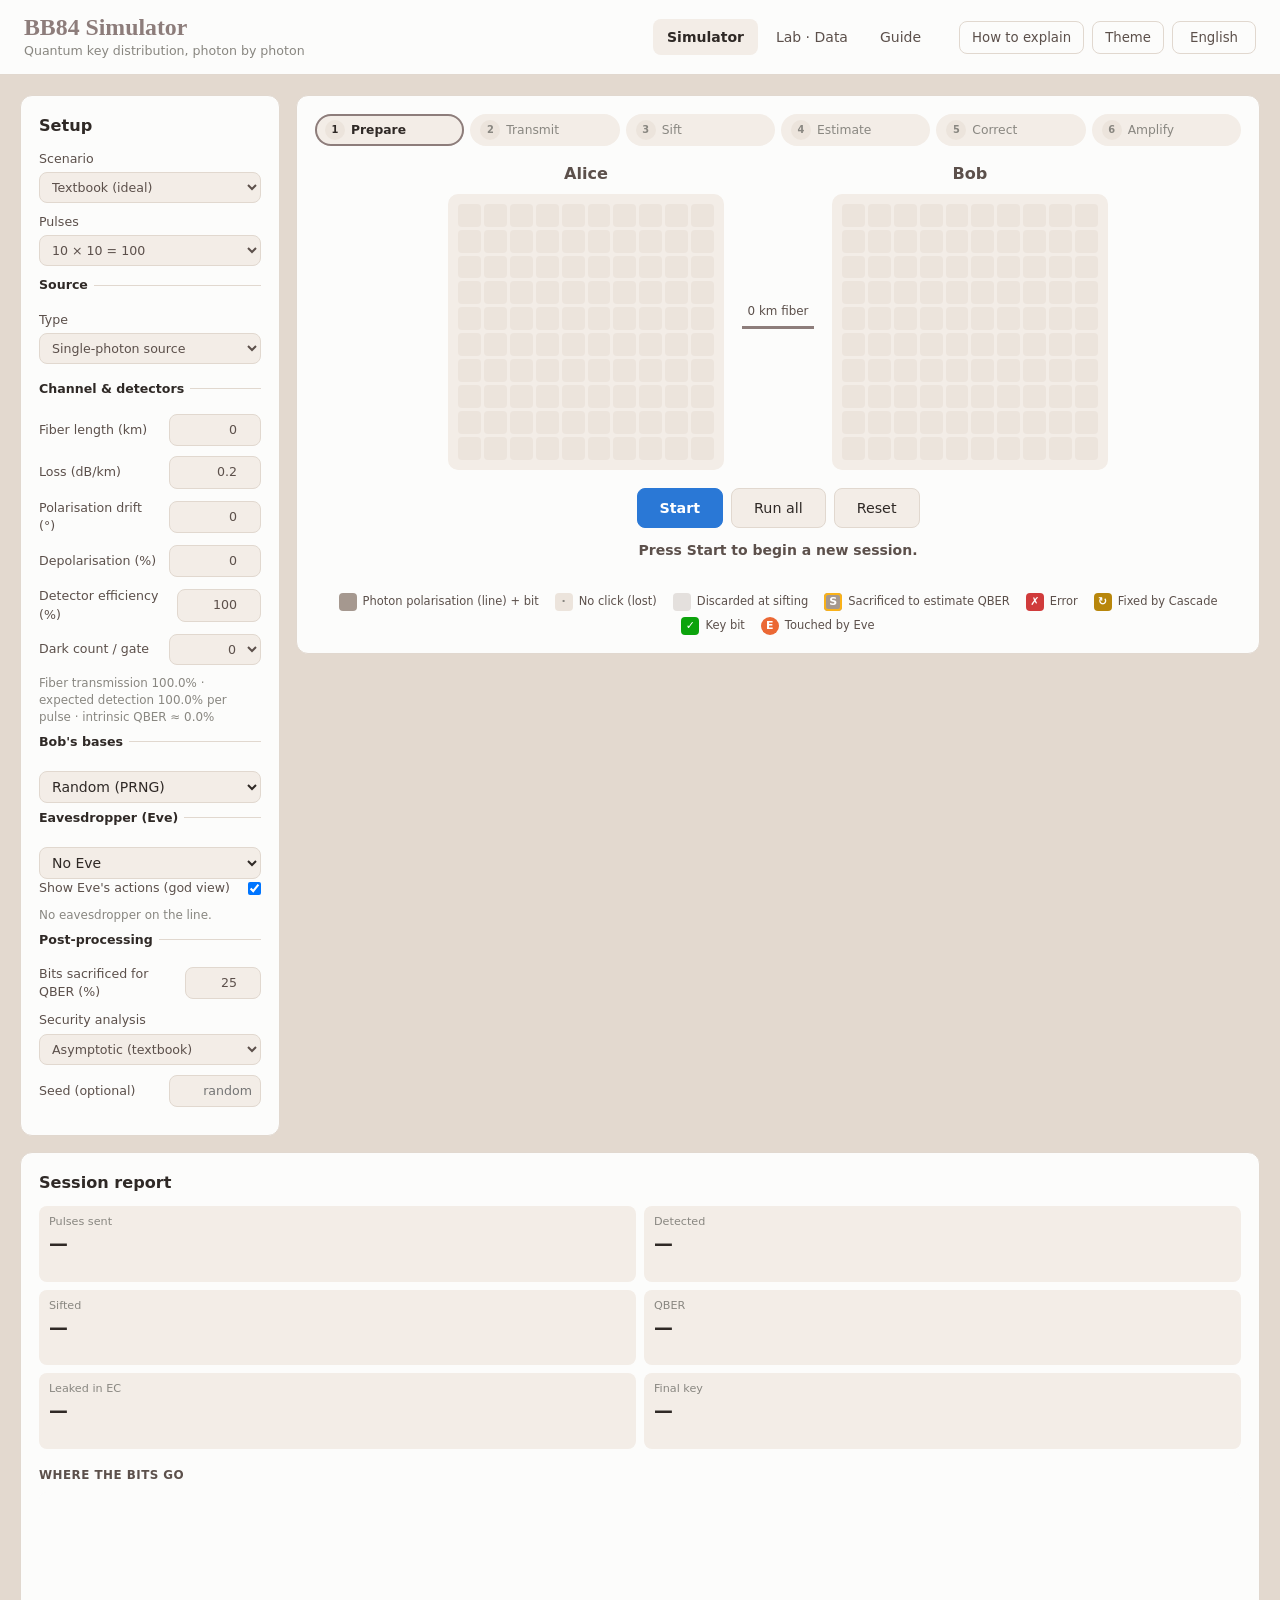
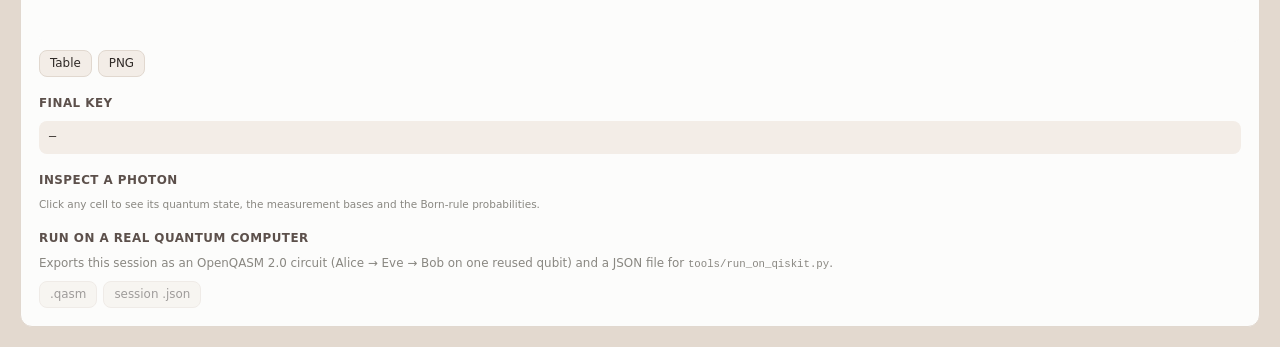
==== index.html @ d8e617f8 "Add files via upload" ====
<!DOCTYPE html>
<html lang="en">
<head>
    <meta charset="UTF-8">
    <meta name="viewport" content="width=device-width, initial-scale=1.0">
    <title>BB84 Simulator</title>
    <link rel="stylesheet" href="css/style.css">
</head>
<body>
    <header class="topbar">
        <div class="brand">
            <h1>BB84 Simulator</h1>
            <span class="brand-sub" data-i18n>Quantum key distribution, photon by photon</span>
        </div>
        <nav class="tabs" role="tablist">
            <button role="tab" class="tab" aria-selected="true" data-tab="sim" data-i18n>Simulator</button>
            <button role="tab" class="tab" aria-selected="false" data-tab="lab" data-i18n>Lab · Data</button>
            <button role="tab" class="tab" aria-selected="false" data-tab="guide" data-i18n>Guide</button>
        </nav>
        <div class="top-actions">
            <a class="ghost-btn" href="explainer.html" target="_blank" rel="noopener" data-i18n>How to explain</a>
            <button id="theme-btn" class="ghost-btn" data-i18n-title="Toggle light / dark" title="Toggle light / dark" data-i18n>Theme</button>
            <button id="lang-btn" class="ghost-btn" data-i18n-title="Switch language" title="Switch language">English</button>
        </div>
    </header>

    <main>
        <!-- ================= SIMULATOR ================= -->
        <section id="tab-sim" class="tab-panel" role="tabpanel">
            <aside class="card setup">
                <h2 data-i18n>Setup</h2>
                <label><span data-i18n>Scenario</span>
                    <select id="preset">
                        <option value="textbook" data-i18n>Textbook (ideal)</option>
                        <option value="lab" data-i18n>Lab bench · 1 km, laser source</option>
                        <option value="metro" data-i18n>Metro fiber · 25 km</option>
                        <option value="noisy" data-i18n>Noisy channel · 5 km</option>
                        <option value="custom" data-i18n>Custom</option>
                    </select>
                </label>
                <label><span data-i18n>Pulses</span>
                    <select id="grid-size">
                        <option value="6">6 × 6 = 36</option>
                        <option value="8">8 × 8 = 64</option>
                        <option value="10" selected>10 × 10 = 100</option>
                        <option value="12">12 × 12 = 144</option>
                        <option value="16">16 × 16 = 256</option>
                        <option value="20">20 × 20 = 400</option>
                    </select>
                </label>

                <fieldset>
                    <legend data-i18n>Source</legend>
                    <label><span data-i18n>Type</span>
                        <select id="source">
                            <option value="single" data-i18n>Single-photon source</option>
                            <option value="wcp" data-i18n>Attenuated laser (weak coherent)</option>
                        </select>
                    </label>
                    <label class="row" id="mu-row"><span data-i18n>Mean photons μ</span> <input id="mu" type="number" min="0.05" max="1.5" step="0.05" value="0.5"></label>
                </fieldset>

                <fieldset>
                    <legend data-i18n>Channel &amp; detectors</legend>
                    <label class="row"><span data-i18n>Fiber length (km)</span> <input id="distance" type="number" min="0" max="200" step="1" value="0"></label>
                    <label class="row"><span data-i18n>Loss (dB/km)</span> <input id="alpha" type="number" min="0" max="1" step="0.01" value="0.2"></label>
                    <label class="row"><span data-i18n>Polarisation drift (°)</span> <input id="misalign" type="number" min="0" max="45" step="0.5" value="0"></label>
                    <label class="row"><span data-i18n>Depolarisation (%)</span> <input id="depol" type="number" min="0" max="50" step="0.5" value="0"></label>
                    <label class="row"><span data-i18n>Detector efficiency (%)</span> <input id="etaDet" type="number" min="1" max="100" step="1" value="100"></label>
                    <label class="row"><span data-i18n>Dark count / gate</span>
                        <select id="pDark">
                            <option value="0">0</option>
                            <option value="1e-7">10⁻⁷</option>
                            <option value="1e-6">10⁻⁶</option>
                            <option value="1e-5">10⁻⁵</option>
                            <option value="1e-3">10⁻³</option>
                        </select>
                    </label>
                    <p class="hint" id="channel-hint"></p>
                </fieldset>

                <fieldset>
                    <legend data-i18n>Bob's bases</legend>
                    <select id="bob-mode">
                        <option value="random" data-i18n>Random (PRNG)</option>
                        <option value="manual" data-i18n>Manual — click cells</option>
                        <option value="signature" data-i18n>Signature — draw a pattern</option>
                    </select>
                </fieldset>

                <fieldset>
                    <legend data-i18n>Eavesdropper (Eve)</legend>
                    <select id="eve-mode">
                        <option value="none" data-i18n>No Eve</option>
                        <option value="intercept" data-i18n>Intercept–resend</option>
                        <option value="pns" data-i18n>Photon-number splitting (PNS)</option>
                        <option value="pattern" data-i18n>Knows Bob's basis pattern</option>
                    </select>
                    <label class="row" id="fraction-row"><span data-i18n>Pulses attacked (%)</span> <input id="eve-fraction" type="number" min="0" max="100" step="5" value="100"></label>
                    <p class="hint" id="eve-hint"></p>
                </fieldset>

                <fieldset>
                    <legend data-i18n>Post-processing</legend>
                    <label class="row"><span data-i18n>Bits sacrificed for QBER (%)</span> <input id="sample-frac" type="number" min="5" max="60" step="5" value="25"></label>
                    <label><span data-i18n>Security analysis</span>
                        <select id="security">
                            <option value="asymptotic" data-i18n>Asymptotic (textbook)</option>
                            <option value="finite" data-i18n>Finite-key (ε = 10⁻¹⁰)</option>
                        </select>
                    </label>
                    <label class="row"><span data-i18n>Seed (optional)</span> <input id="seed" type="text" placeholder="random" data-i18n-placeholder="random"></label>
                </fieldset>
            </aside>

            <div class="card stage">
                <ol class="stepper" id="stepper">
                    <li data-step="1"><span>1</span><i data-i18n>Prepare</i></li>
                    <li data-step="2"><span>2</span><i data-i18n>Transmit</i></li>
                    <li data-step="3"><span>3</span><i data-i18n>Sift</i></li>
                    <li data-step="4"><span>4</span><i data-i18n>Estimate</i></li>
                    <li data-step="5"><span>5</span><i data-i18n>Correct</i></li>
                    <li data-step="6"><span>6</span><i data-i18n>Amplify</i></li>
                </ol>

                <div class="arena">
                    <div class="party">
                        <h3>Alice</h3>
                        <div class="grid" id="alice-grid"></div>
                    </div>
                    <div class="channel">
                        <div class="fiber" id="fiber-label">0 km</div>
                        <div class="eve-badge" id="eve-badge" hidden>Eve</div>
                    </div>
                    <div class="party">
                        <h3>Bob</h3>
                        <div class="grid-wrap" id="bob-wrap">
                            <div class="grid" id="bob-grid"></div>
                        </div>
                        <div class="bob-tools" id="bob-tools" hidden>
                            <button data-fill="0" data-i18n>Fill +</button>
                            <button data-fill="1" data-i18n>Fill ×</button>
                            <button data-fill="rand" data-i18n>Random</button>
                            <button data-fill="clear" data-i18n>Clear</button>
                            <button id="draw-btn" class="accent" data-i18n>Draw signature</button>
                            <button id="apply-sig" class="accent" hidden data-i18n>Apply</button>
                        </div>
                    </div>
                </div>

                <div class="controls">
                    <button id="btn-step" class="primary">Start</button>
                    <button id="btn-run" data-i18n>Run all</button>
                    <button id="btn-reset" data-i18n>Reset</button>
                </div>
                <div class="status" id="status" aria-live="polite" data-i18n>Choose a scenario, then press Start.</div>
                <div class="banner" id="banner" hidden></div>

                <ul class="cell-legend">
                    <li><span class="sw sw-prep"></span><i data-i18n>Photon polarisation (line) + bit</i></li>
                    <li><span class="sw sw-lost">·</span><i data-i18n>No click (lost)</i></li>
                    <li><span class="sw sw-out"></span><i data-i18n>Discarded at sifting</i></li>
                    <li><span class="sw sw-sample">S</span><i data-i18n>Sacrificed to estimate QBER</i></li>
                    <li><span class="sw sw-err">✗</span><i data-i18n>Error</i></li>
                    <li><span class="sw sw-fix">↻</span><i data-i18n>Fixed by Cascade</i></li>
                    <li><span class="sw sw-key">✓</span><i data-i18n>Key bit</i></li>
                    <li><span class="sw sw-eve">E</span><i data-i18n>Touched by Eve</i></li>
                </ul>
            </div>

            <aside class="card report">
                <h2 data-i18n>Session report</h2>
                <div class="tiles" id="tiles"></div>
                <h3 class="sub" data-i18n>Where the bits go</h3>
                <div id="funnel"></div>
                <div class="chart-actions" id="funnel-actions">
                    <button data-act="table" data-i18n>Table</button>
                    <button data-act="png">PNG</button>
                </div>
                <h3 class="sub" data-i18n>Final key</h3>
                <div class="key-out" id="key-out">—</div>
                <div class="eve-out" id="eve-out"></div>

                <h3 class="sub" data-i18n>Inspect a photon</h3>
                <div id="inspector" class="inspector"></div>

                <h3 class="sub" data-i18n>Run on a real quantum computer</h3>
                <p class="hint" data-i18n>Exports this session as an OpenQASM 2.0 circuit (Alice → Eve → Bob on one reused qubit) and a JSON file for <code>tools/run_on_qiskit.py</code>.</p>
                <div class="chart-actions">
                    <button id="export-qasm" disabled>.qasm</button>
                    <button id="export-json" disabled>session .json</button>
                </div>
            </aside>
        </section>

        <!-- ================= LAB ================= -->
        <section id="tab-lab" class="tab-panel" role="tabpanel" hidden>
            <div class="lab-filters">
                <label><span data-i18n>Hardware model</span>
                    <select id="lab-hw">
                        <option value="gys" data-i18n>GYS 2004 (InGaAs APD, 1550 nm)</option>
                        <option value="snspd" data-i18n>Modern SNSPD system (illustrative)</option>
                    </select>
                </label>
                <label><span data-i18n>Seed</span> <input id="lab-seed" type="text" value="poster-2026"></label>
                <button id="lab-run-all" class="primary" data-i18n>Run all simulations</button>
                <button id="lab-export-all" data-i18n>Download all figures (PNG)</button>
                <span class="hint" id="lab-progress"></span>
            </div>
            <div class="lab-grid" id="lab-grid"></div>
        </section>

        <!-- ================= GUIDE ================= -->
        <section id="tab-guide" class="tab-panel guide" role="tabpanel" hidden>
            <article class="card prose lang-en">
                <h2>What BB84 does</h2>
                <p>Alice and Bob want a shared secret key. Alice encodes each random bit in the polarisation of a photon, choosing at random between the rectilinear basis <b>+</b> (H = 0, V = 1) and the diagonal basis <b>×</b> (D = 0, A = 1). Bob measures each photon in a randomly chosen basis. Afterwards they announce only the <em>bases</em> over a public, authenticated channel and keep the bits where the bases agree. Because non-orthogonal states cannot be copied (no-cloning) or measured without disturbance, any eavesdropper leaves errors behind.</p>

                <h2>The six steps in the simulator</h2>
                <ol>
                    <li><b>Prepare</b> — Alice picks a basis and bit for every pulse. A real attenuated laser emits a Poisson number of photons (often zero, sometimes two or more).</li>
                    <li><b>Transmit &amp; measure</b> — photons cross the fiber (loss 10<sup>−αL/10</sup>), the polarisation may drift or depolarise, Eve may interfere, and Bob's detectors click according to the Born rule, their efficiency and their dark counts.</li>
                    <li><b>Sift</b> — bases are announced; pulses with no click or different bases are discarded (≈ 50 %).</li>
                    <li><b>Estimate</b> — a random sample of sifted bits is revealed to measure the quantum bit error rate (QBER). Above ≈ 11 % no secure key is possible, so the session aborts.</li>
                    <li><b>Error correction</b> — the Cascade protocol finds and fixes the remaining errors with binary-search parity checks. Every revealed parity counts as information leaked to Eve.</li>
                    <li><b>Privacy amplification</b> — the corrected key is compressed with a random Toeplitz matrix (2-universal hashing) to ℓ bits, removing Eve's partial knowledge.</li>
                </ol>

                <h2>How the physics is simulated</h2>
                <ul>
                    <li><b>State vectors.</b> Each photon is the qubit cos φ|H⟩ + sin φ|V⟩. Measurement outcomes follow the Born rule P(0) = cos²(φ − β) and the state collapses. The four BB84 states, polarisation drift and Pauli errors all stay on this great circle of the Bloch sphere, so tracking φ is an exact state-vector simulation.</li>
                    <li><b>Source.</b> Single-photon source, or weak coherent pulses with Poisson photon numbers (mean μ). The Lab adds decoy intensities.</li>
                    <li><b>Channel.</b> Each photon survives the fiber independently; a fixed polarisation rotation θ gives an error sin²θ; depolarisation applies a random Pauli X, Y or Z.</li>
                    <li><b>Detectors.</b> Two threshold detectors with efficiency η and dark-count probability per gate. Double clicks are assigned a random bit (the squashing model).</li>
                    <li><b>Eve.</b> <em>Intercept–resend</em> measures in a random basis and resends what she saw (QBER 25 % on attacked pulses). <em>PNS</em> keeps one photon from every multi-photon pulse, blocks single photons and uses a lossless line so Bob's count rate looks normal — she adds no errors. <em>Knows Bob's pattern</em> shows why Bob's bases must be truly random: if they are predictable, Eve measures in Bob's basis and is invisible.</li>
                    <li><b>Eve's information after hashing</b> is computed exactly over GF(2): the rank of the final-key hash rows relative to the bits she knows plus every parity revealed by Cascade.</li>
                </ul>

                <h2>Security numbers used</h2>
                <ul>
                    <li>Asymptotic key length ℓ = n[1 − h(Q)] − leak<sub>EC</sub> (Shor–Preskill), threshold Q ≈ 11.0 %.</li>
                    <li>Finite-key length ℓ = n[1 − h(Q + μ)] − leak<sub>EC</sub> − log₂(2/ε<sub>sec</sub>²ε<sub>cor</sub>), after Tomamichel et al. 2012, with ε<sub>sec</sub> = 10⁻¹⁰ and ε<sub>cor</sub> = 10⁻¹².</li>
                    <li>Decoy-state bounds (vacuum + weak decoy) from Ma, Qi, Zhao &amp; Lo 2005; GLLP for the no-decoy case.</li>
                </ul>

                <h2>Simplifications to state honestly</h2>
                <ul>
                    <li>The classical channel is assumed authenticated; authentication costs are not deducted.</li>
                    <li>Phase error is estimated from the overall sampled QBER (symmetric BB84).</li>
                    <li>With a laser source the Simulator tab still applies the single-photon formula, which Shor–Preskill does not cover — this is what makes the PNS attack succeed there. The Lab shows the decoy-state fix.</li>
                    <li>Detector side-channel attacks (blinding, time-shift) are out of scope; they are what measurement-device-independent QKD addresses.</li>
                    <li>Coherent attacks are covered by the security bounds, not simulated photon by photon.</li>
                </ul>

                <h2>References</h2>
                <ol class="refs">
                    <li>C. H. Bennett &amp; G. Brassard, “Quantum cryptography: public key distribution and coin tossing,” Proc. IEEE ICCSSP, 175 (1984).</li>
                    <li>P. W. Shor &amp; J. Preskill, “Simple proof of security of the BB84 quantum key distribution protocol,” Phys. Rev. Lett. 85, 441 (2000).</li>
                    <li>G. Brassard &amp; L. Salvail, “Secret-key reconciliation by public discussion,” EUROCRYPT ’93, LNCS 765, 410 (1994).</li>
                    <li>C. A. Fuchs et al., “Optimal eavesdropping in quantum cryptography,” Phys. Rev. A 56, 1163 (1997).</li>
                    <li>D. Gottesman, H.-K. Lo, N. Lütkenhaus &amp; J. Preskill, “Security of quantum key distribution with imperfect devices,” Quantum Inf. Comput. 4, 325 (2004).</li>
                    <li>C. Gobby, Z. L. Yuan &amp; A. J. Shields, “Quantum key distribution over 122 km of standard telecom fiber,” Appl. Phys. Lett. 84, 3762 (2004).</li>
                    <li>W.-Y. Hwang, “Quantum key distribution with high loss: toward global secure communication,” Phys. Rev. Lett. 91, 057901 (2003).</li>
                    <li>H.-K. Lo, X. Ma &amp; K. Chen, “Decoy state quantum key distribution,” Phys. Rev. Lett. 94, 230504 (2005).</li>
                    <li>X. Ma, B. Qi, Y. Zhao &amp; H.-K. Lo, “Practical decoy state for quantum key distribution,” Phys. Rev. A 72, 012326 (2005).</li>
                    <li>V. Scarani et al., “The security of practical quantum key distribution,” Rev. Mod. Phys. 81, 1301 (2009).</li>
                    <li>M. Tomamichel, C. C. W. Lim, N. Gisin &amp; R. Renner, “Tight finite-key analysis for quantum cryptography,” Nat. Commun. 3, 634 (2012).</li>
                    <li>H.-K. Lo, M. Curty &amp; B. Qi, “Measurement-device-independent quantum key distribution,” Phys. Rev. Lett. 108, 130503 (2012).</li>
                    <li>A. Boaron et al., “Secure quantum key distribution over 421 km of optical fiber,” Phys. Rev. Lett. 121, 190502 (2018).</li>
                    <li>M. Lucamarini, Z. L. Yuan, J. F. Dynes &amp; A. J. Shields, “Overcoming the rate–distance limit of quantum key distribution without quantum repeaters,” Nature 557, 400 (2018).</li>
                </ol>
            </article>

            <article class="card prose lang-zh">
                <h2>BB84 在做什麼</h2>
                <p>Alice 和 Bob 想要一把只有兩人知道的祕密金鑰。Alice 把每個隨機位元編碼在一顆光子的偏振上，並隨機選擇直角基底 <b>+</b>（H = 0、V = 1）或對角基底 <b>×</b>（D = 0、A = 1）。Bob 用自己隨機選的基底量測每顆光子。之後兩人只在公開但經過認證的通道上公布<em>基底</em>，保留基底相同的位元。因為非正交的量子態無法被複製（不可複製定理），也無法在不擾動的情況下被量測，任何竊聽者都會留下錯誤。</p>

                <h2>模擬器的六個步驟</h2>
                <ol>
                    <li><b>準備</b>：Alice 為每個脈衝選基底和位元。真實的衰減雷射發出的光子數服從 Poisson 分佈（常常是 0 顆，有時 2 顆以上）。</li>
                    <li><b>傳送與量測</b>：光子穿過光纖（損耗 10<sup>−αL/10</sup>），偏振可能漂移或去極化，Eve 可能介入；Bob 的偵測器依照 Born rule、偵測效率和暗計數決定是否響、響哪一個。</li>
                    <li><b>篩選</b>：公布基底，丟掉沒有偵測到或基底不同的脈衝（約 50%）。</li>
                    <li><b>估計</b>：公開一部分隨機抽出的位元，量測量子位元錯誤率（QBER）。超過約 11% 就不可能有安全金鑰，本輪中止。</li>
                    <li><b>糾錯</b>：Cascade 協定用二分搜尋的同位檢查找出並修正剩下的錯誤。每個公開的同位位元都算是洩漏給 Eve 的資訊。</li>
                    <li><b>隱私放大</b>：用隨機 Toeplitz 矩陣（2-universal 雜湊）把修正後的金鑰壓縮成 ℓ 位元，消除 Eve 掌握的部分資訊。</li>
                </ol>

                <h2>物理如何被模擬</h2>
                <ul>
                    <li><b>狀態向量。</b>每顆光子是 qubit cos φ|H⟩ + sin φ|V⟩。量測結果依照 Born rule P(0) = cos²(φ − β)，量完後態會塌縮。BB84 的四個態、偏振漂移和 Pauli 錯誤都落在 Bloch 球的同一個大圓上，所以追蹤角度 φ 就是精確的狀態向量模擬。</li>
                    <li><b>光源。</b>單光子源，或光子數服從 Poisson 分佈（平均 μ）的弱相干光脈衝。實驗室分頁另外加入誘騙態強度。</li>
                    <li><b>通道。</b>每顆光子獨立決定能否穿過光纖；固定的偏振旋轉 θ 造成 sin²θ 的錯誤率；去極化會隨機施加 Pauli X、Y 或 Z。</li>
                    <li><b>偵測器。</b>兩個臨界偵測器，有偵測效率 η 和每閘暗計數機率。兩個同時響（雙響）時隨機指定一個位元（squashing 模型）。</li>
                    <li><b>Eve。</b><em>攔截重送</em>：用隨機基底量測再重送她看到的結果（受攻擊脈衝的 QBER 為 25%）。<em>PNS</em>：從每個多光子脈衝留下一顆光子，擋下單光子脈衝，並用無損線路讓 Bob 的計數率看起來正常，不會造成錯誤。<em>已知 Bob 的基底圖樣</em>：說明 Bob 的基底為什麼必須真正隨機；只要可以預測，Eve 用 Bob 的基底量測就完全隱形。</li>
                    <li><b>雜湊後 Eve 的資訊量</b>是在 GF(2) 上精確計算的：最終金鑰雜湊矩陣相對於「Eve 確切知道的位元＋Cascade 公開的所有同位」的秩。</li>
                </ul>

                <h2>使用的安全性公式</h2>
                <ul>
                    <li>漸近金鑰長度 ℓ = n[1 − h(Q)] − leak<sub>EC</sub>（Shor–Preskill），門檻 Q ≈ 11.0%。</li>
                    <li>有限金鑰長度 ℓ = n[1 − h(Q + μ)] − leak<sub>EC</sub> − log₂(2/ε<sub>sec</sub>²ε<sub>cor</sub>)，依 Tomamichel 等人 2012，ε<sub>sec</sub> = 10⁻¹⁰、ε<sub>cor</sub> = 10⁻¹²。</li>
                    <li>誘騙態界限（真空＋弱誘騙態）採用 Ma、Qi、Zhao、Lo 2005；無誘騙態時採用 GLLP。</li>
                </ul>

                <h2>誠實說明的簡化</h2>
                <ul>
                    <li>假設古典通道已經過認證，沒有扣除認證的成本。</li>
                    <li>相位錯誤用整體抽樣的 QBER 估計（對稱 BB84）。</li>
                    <li>模擬器分頁選雷射光源時，仍然套用單光子公式，而 Shor–Preskill 的證明不涵蓋這種情況；這正是 PNS 攻擊在那裡能成功的原因。實驗室分頁展示了誘騙態的解法。</li>
                    <li>偵測器旁通道攻擊（致盲、時間位移）不在模擬範圍內，那是量測裝置無關 QKD（MDI-QKD）要解決的問題。</li>
                    <li>相干攻擊由安全性界限涵蓋，沒有逐顆光子模擬。</li>
                </ul>

                <h2>參考文獻</h2>
                <p>參考文獻與英文版相同，請切換到 English 查看完整書目。</p>
            </article>
        </section>
    </main>

    <script src="js/rng.js"></script>
    <script src="js/i18n.js"></script>
    <script src="js/quantum.js"></script>
    <script src="js/theory.js"></script>
    <script src="js/postprocess.js"></script>
    <script src="js/charts.js"></script>
    <script src="js/sim-ui.js"></script>
    <script src="js/lab.js"></script>
    <script src="js/main.js"></script>
</body>
</html>
---- css/style.css ----
/* ===== Tokens — Morandi palette from v1, plus a selected dark mode ===== */
:root {
    color-scheme: light;
    --page: #e3d9cf;
    --card: #fcfcfb;
    --card-2: #f3ede7;
    --ink: #2f2926;
    --ink-2: #5c504b;
    --muted: #898781;
    --line: #e1d8cf;
    --accent: #8d7d7b;
    --accent-hover: #7b6d6b;
    --on-accent: #ffffff;
    --cell: #ece4dc;
    --cell-on: #a5988f;
    --cell-on-ink: #ffffff;
    --primary: #2a78d6;
    --primary-hover: #256abf;
    --good: #0ca30c;
    --good-ink: #006300;
    --warning: #fab219;
    --critical: #d03b3b;
    --eve: #eb6834;
    --focus: #2a78d6;
}
@media (prefers-color-scheme: dark) {
    :root:not([data-theme="light"]) {
        color-scheme: dark;
        --page: #0d0d0d;
        --card: #1a1a19;
        --card-2: #242321;
        --ink: #f0efec;
        --ink-2: #c3c2b7;
        --muted: #898781;
        --line: #2c2c2a;
        --accent: #8d7d7b;
        --accent-hover: #a5988f;
        --cell: #2a2826;
        --cell-on: #6b5f58;
        --primary: #3987e5;
        --primary-hover: #5598e7;
        --good-ink: #0ca30c;
        --eve: #d95926;
        --focus: #5598e7;
    }
}
:root[data-theme="dark"] {
    color-scheme: dark;
    --page: #0d0d0d;
    --card: #1a1a19;
    --card-2: #242321;
    --ink: #f0efec;
    --ink-2: #c3c2b7;
    --muted: #898781;
    --line: #2c2c2a;
    --accent: #8d7d7b;
    --accent-hover: #a5988f;
    --cell: #2a2826;
    --cell-on: #6b5f58;
    --primary: #3987e5;
    --primary-hover: #5598e7;
    --good-ink: #0ca30c;
    --eve: #d95926;
    --focus: #5598e7;
}

* { box-sizing: border-box; margin: 0; padding: 0; }
[hidden] { display: none !important; }
body {
    background: var(--page);
    color: var(--ink);
    font-family: system-ui, -apple-system, "Segoe UI", sans-serif;
    font-size: 14px;
    line-height: 1.45;
    min-height: 100vh;
}
button, select, input { font: inherit; color: inherit; }
:focus-visible { outline: 2px solid var(--focus); outline-offset: 2px; }

/* ===== Top bar ===== */
.topbar {
    display: flex;
    align-items: center;
    gap: 24px;
    padding: 14px 24px;
    background: var(--card);
    border-bottom: 1px solid var(--line);
    flex-wrap: wrap;
}
.brand h1 {
    font-family: Cambria, Georgia, "Times New Roman", serif;
    font-size: 1.7em;
    color: var(--accent);
    line-height: 1.1;
}
.brand-sub { color: var(--muted); font-size: 0.9em; }
.tabs { display: flex; gap: 4px; margin-left: auto; }
.tab {
    background: none;
    border: none;
    padding: 8px 14px;
    border-radius: 8px;
    cursor: pointer;
    color: var(--ink-2);
}
.tab[aria-selected="true"] { background: var(--card-2); color: var(--ink); font-weight: 600; }
.ghost-btn { background: none; border: 1px solid var(--line); border-radius: 8px; padding: 6px 12px; cursor: pointer; color: var(--ink-2); text-decoration: none; font-size: 0.95em; }
.ghost-btn:hover { background: var(--card-2); }
.top-actions { display: flex; gap: 8px; align-items: center; }
#lang-btn { min-width: 84px; }
.stepper i, .cell-legend i { font-style: normal; }

/* language-specific blocks (Guide tab) */
html:not([data-lang="zh"]) .lang-zh, html[data-lang="zh"] .lang-en { display: none; }

main { padding: 20px; max-width: 1680px; margin: 0 auto; }

.card {
    background: var(--card);
    border-radius: 12px;
    padding: 18px;
    border: 1px solid var(--line);
}
h2 { font-size: 1.15em; margin-bottom: 12px; }
h3 { font-size: 1em; }
h3.sub { margin: 18px 0 8px; color: var(--ink-2); font-size: 0.85em; text-transform: uppercase; letter-spacing: 0.04em; }
.hint { color: var(--muted); font-size: 0.85em; margin-top: 4px; }
code { font-family: ui-monospace, Consolas, monospace; font-size: 0.9em; }

/* ===== Simulator layout ===== */
#tab-sim:not([hidden]) {
    display: grid;
    grid-template-columns: 270px minmax(0, 1fr) 340px;
    gap: 16px;
    align-items: start;
}
@media (max-width: 1280px) {
    #tab-sim:not([hidden]) { grid-template-columns: 260px minmax(0, 1fr); }
    .report { grid-column: 1 / -1; }
}
@media (max-width: 820px) {
    #tab-sim:not([hidden]) { grid-template-columns: minmax(0, 1fr); }
    main { padding: 12px 16px; }
}

.setup label { display: block; margin-bottom: 10px; color: var(--ink-2); font-size: 0.9em; }
.setup label.row { display: flex; align-items: center; justify-content: space-between; gap: 8px; }
.setup select, .setup input {
    display: block;
    width: 100%;
    margin-top: 4px;
    padding: 6px 8px;
    border-radius: 8px;
    border: 1px solid var(--line);
    background: var(--card-2);
}
.setup label.row input, .setup label.row select { width: 92px; margin-top: 0; text-align: right; }
fieldset { border: none; border-top: 1px solid var(--line); padding-top: 10px; margin-top: 6px; }
legend { font-weight: 600; font-size: 0.9em; padding-right: 6px; margin-bottom: 6px; }

/* stepper */
.stepper { list-style: none; display: flex; gap: 6px; margin-bottom: 16px; flex-wrap: wrap; }
.stepper li {
    flex: 1;
    min-width: 88px;
    display: flex;
    align-items: center;
    gap: 6px;
    padding: 6px 10px;
    border-radius: 999px;
    background: var(--card-2);
    color: var(--muted);
    font-size: 0.88em;
}
.stepper li span {
    width: 20px; height: 20px; border-radius: 50%;
    display: inline-flex; align-items: center; justify-content: center;
    background: var(--cell); font-size: 0.8em; font-weight: 600;
}
.stepper li.done { color: var(--ink-2); }
.stepper li.done span { background: var(--accent); color: var(--on-accent); }
.stepper li.current { color: var(--ink); font-weight: 600; box-shadow: inset 0 0 0 2px var(--accent); }
.stepper li.aborted span { background: var(--critical); color: #fff; }

/* arena */
.arena { display: flex; align-items: center; justify-content: center; gap: 18px; flex-wrap: wrap; }
.party { display: flex; flex-direction: column; align-items: center; gap: 8px; }
.party h3 { color: var(--ink-2); font-size: 1.15em; }
.channel { display: flex; flex-direction: column; align-items: center; gap: 10px; min-width: 72px; }
.fiber {
    width: 72px;
    text-align: center;
    padding-bottom: 6px;
    border-bottom: 3px solid var(--accent);
    color: var(--ink-2);
    font-size: 0.85em;
}
.eve-badge {
    background: var(--eve);
    color: #fff;
    padding: 4px 12px;
    border-radius: 999px;
    font-weight: 700;
}
.grid-wrap { position: relative; }
.grid {
    --n: 10;
    --size: clamp(220px, 20vw, 340px);
    display: grid;
    grid-template-columns: repeat(var(--n), 1fr);
    gap: 3px;
    padding: 10px;
    background: var(--card-2);
    border-radius: 10px;
}
@media (max-width: 820px) { .grid { --size: min(330px, 80vw); } }
.cell {
    position: relative;
    width: calc((var(--size) - (var(--n) - 1) * 3px) / var(--n));
    height: calc((var(--size) - (var(--n) - 1) * 3px) / var(--n));
    border-radius: 4px;
    background: var(--cell);
    display: flex;
    align-items: center;
    justify-content: center;
    cursor: pointer;
    transition: background 0.25s, opacity 0.25s, box-shadow 0.2s;
    font-size: calc(var(--size) / var(--n) * 0.32);
    font-weight: 700;
    color: var(--cell-on-ink);
    overflow: hidden;
}
.cell.on { background: var(--cell-on); }
.cell svg.pol { position: absolute; inset: 12%; width: 76%; height: 76%; }
.cell svg.pol line { stroke: currentColor; stroke-width: 2.2; stroke-linecap: round; }
.cell svg.pol .basis { stroke-width: 1.2; opacity: 0.45; }
.cell .bit {
    position: absolute;
    right: 2px; bottom: 0;
    font-size: 0.85em;
    line-height: 1;
}
.cell .tag {
    position: absolute;
    left: 2px; top: 1px;
    font-size: 0.7em;
    line-height: 1;
}
.cell .eve-dot {
    position: absolute;
    right: 1px; top: 1px;
    width: 34%; height: 34%;
    border-radius: 50%;
    background: var(--eve);
    color: #fff;
    font-size: 0.55em;
    display: flex; align-items: center; justify-content: center;
}
.cell.lost { background: var(--cell); color: var(--muted); }
.cell.out { opacity: 0.28; }
.cell.sample { box-shadow: inset 0 0 0 2px var(--warning); }
.cell.err { background: var(--critical); }
.cell.fixed { box-shadow: inset 0 0 0 2px var(--warning); background: #b8860b; }
.cell.key { background: var(--good); }
.cell.selected { outline: 2px solid var(--focus); outline-offset: 1px; }
.cell.choosable:hover { box-shadow: inset 0 0 0 2px var(--accent); }

#sign-canvas {
    position: absolute;
    inset: 0;
    width: 100%;
    height: 100%;
    background: rgba(255, 255, 255, 0.25);
    border: 1px dashed var(--accent);
    border-radius: 10px;
    touch-action: none;
    cursor: crosshair;
    z-index: 5;
}

.bob-tools { display: flex; flex-wrap: wrap; gap: 6px; justify-content: center; max-width: 380px; }
.bob-tools button, .chart-actions button, .controls button, .lab-filters button, .card-run {
    padding: 6px 12px;
    border-radius: 8px;
    border: 1px solid var(--line);
    background: var(--card-2);
    cursor: pointer;
}
button.accent { background: var(--accent); color: var(--on-accent); border-color: var(--accent); }
button.primary { background: var(--primary); color: #fff; border-color: var(--primary); font-weight: 600; }
button.primary:hover { background: var(--primary-hover); }
button:disabled { opacity: 0.45; cursor: not-allowed; }

.controls { display: flex; gap: 8px; justify-content: center; margin-top: 18px; }
.controls button { padding: 9px 22px; font-size: 1.02em; }
.status { text-align: center; margin-top: 12px; color: var(--ink-2); font-weight: 600; min-height: 2.6em; }
.banner {
    margin: 10px auto 0;
    max-width: 680px;
    padding: 10px 14px;
    border-radius: 8px;
    border-left: 4px solid var(--critical);
    background: var(--card-2);
    font-weight: 600;
}
.banner.ok { border-left-color: var(--good); }

.cell-legend { list-style: none; display: flex; flex-wrap: wrap; gap: 6px 16px; justify-content: center; margin-top: 16px; color: var(--ink-2); font-size: 0.82em; }
.cell-legend li { display: flex; align-items: center; gap: 6px; }
.sw { width: 18px; height: 18px; border-radius: 4px; display: inline-flex; align-items: center; justify-content: center; font-size: 11px; font-weight: 700; color: #fff; }
.sw-prep { background: var(--cell-on); }
.sw-lost { background: var(--cell); color: var(--muted); }
.sw-out { background: var(--cell-on); opacity: 0.28; }
.sw-sample { background: var(--cell-on); box-shadow: inset 0 0 0 2px var(--warning); }
.sw-err { background: var(--critical); }
.sw-fix { background: #b8860b; }
.sw-key { background: var(--good); }
.sw-eve { background: var(--eve); border-radius: 50%; }

/* report */
.tiles { display: grid; grid-template-columns: repeat(2, 1fr); gap: 8px; }
.tile { background: var(--card-2); border-radius: 8px; padding: 8px 10px; }
.tile .label { color: var(--muted); font-size: 0.8em; }
.tile .value { font-size: 1.35em; font-weight: 600; }
.tile .note { color: var(--ink-2); font-size: 0.78em; }
.key-out {
    font-family: ui-monospace, Consolas, monospace;
    word-break: break-all;
    background: var(--card-2);
    padding: 8px 10px;
    border-radius: 8px;
    font-size: 0.85em;
}
.eve-out { margin-top: 8px; font-size: 0.88em; color: var(--ink-2); }
.eve-out b { color: var(--ink); }
.chart-actions { display: flex; gap: 6px; margin-top: 8px; flex-wrap: wrap; }
.chart-actions button { padding: 4px 10px; font-size: 0.85em; }

.inspector { font-size: 0.88em; }
.inspector svg { width: 100%; max-width: 300px; display: block; margin: 0 auto 8px; }
.inspector dl { display: grid; grid-template-columns: auto 1fr; gap: 3px 10px; }
.inspector dt { color: var(--muted); }
.inspector dd { color: var(--ink); }
.prob-bar { display: flex; height: 10px; border-radius: 5px; overflow: hidden; background: var(--cell); margin: 4px 0 2px; }
.prob-bar span { display: block; height: 100%; }

/* ===== Charts ===== */
.chart { position: relative; }
.chart-plot svg { width: 100%; height: auto; display: block; border-radius: 8px; }
.chart-tip {
    position: absolute;
    min-width: 170px;
    background: var(--card);
    border: 1px solid var(--line);
    border-radius: 8px;
    padding: 8px 10px;
    box-shadow: 0 4px 16px rgba(0, 0, 0, 0.12);
    pointer-events: none;
    font-size: 0.85em;
    z-index: 10;
}
.tip-head { color: var(--muted); margin-bottom: 4px; }
.tip-row { display: flex; align-items: center; gap: 6px; }
.tip-key { width: 12px; height: 3px; border-radius: 2px; flex: none; }
.tip-name { color: var(--ink-2); }
.chart-table { max-height: 260px; overflow: auto; margin-top: 8px; }
.chart-table table { border-collapse: collapse; width: 100%; font-size: 0.82em; font-variant-numeric: tabular-nums; }
.chart-table th, .chart-table td { border-bottom: 1px solid var(--line); padding: 4px 6px; text-align: right; }
.chart-table th:first-child, .chart-table td:first-child { text-align: left; }

/* ===== Lab ===== */
.lab-filters { display: flex; flex-wrap: wrap; gap: 12px; align-items: end; margin-bottom: 16px; }
.lab-filters label { display: flex; flex-direction: column; gap: 4px; color: var(--ink-2); font-size: 0.85em; }
.lab-filters select, .lab-filters input, .lab-card select {
    padding: 6px 8px; border-radius: 8px; border: 1px solid var(--line); background: var(--card);
}
.lab-grid { display: grid; grid-template-columns: repeat(auto-fit, minmax(min(100%, 560px), 1fr)); gap: 16px; }
.lab-card h2 { margin-bottom: 4px; }
.lab-card .lede { color: var(--ink-2); margin-bottom: 10px; }
.lab-card .params { display: flex; flex-wrap: wrap; gap: 10px; align-items: center; margin-bottom: 8px; font-size: 0.85em; color: var(--ink-2); }
.lab-card .takeaway { margin-top: 10px; padding: 8px 12px; border-left: 3px solid var(--accent); background: var(--card-2); border-radius: 0 8px 8px 0; font-size: 0.9em; }
.lab-card table.facts { width: 100%; border-collapse: collapse; font-variant-numeric: tabular-nums; font-size: 0.88em; }
.lab-card table.facts th, .lab-card table.facts td { padding: 6px 8px; border-bottom: 1px solid var(--line); text-align: right; }
.lab-card table.facts th:first-child, .lab-card table.facts td:first-child { text-align: left; }
.verdict-bad { color: var(--critical); font-weight: 700; }
.verdict-good { color: var(--good-ink); font-weight: 700; }

/* ===== Guide ===== */
.prose { max-width: 880px; margin: 0 auto; }
.prose h2 { margin-top: 18px; }
.prose p, .prose li { color: var(--ink-2); margin-bottom: 6px; }
.prose ol, .prose ul { padding-left: 22px; }
.prose .refs li { font-size: 0.9em; }
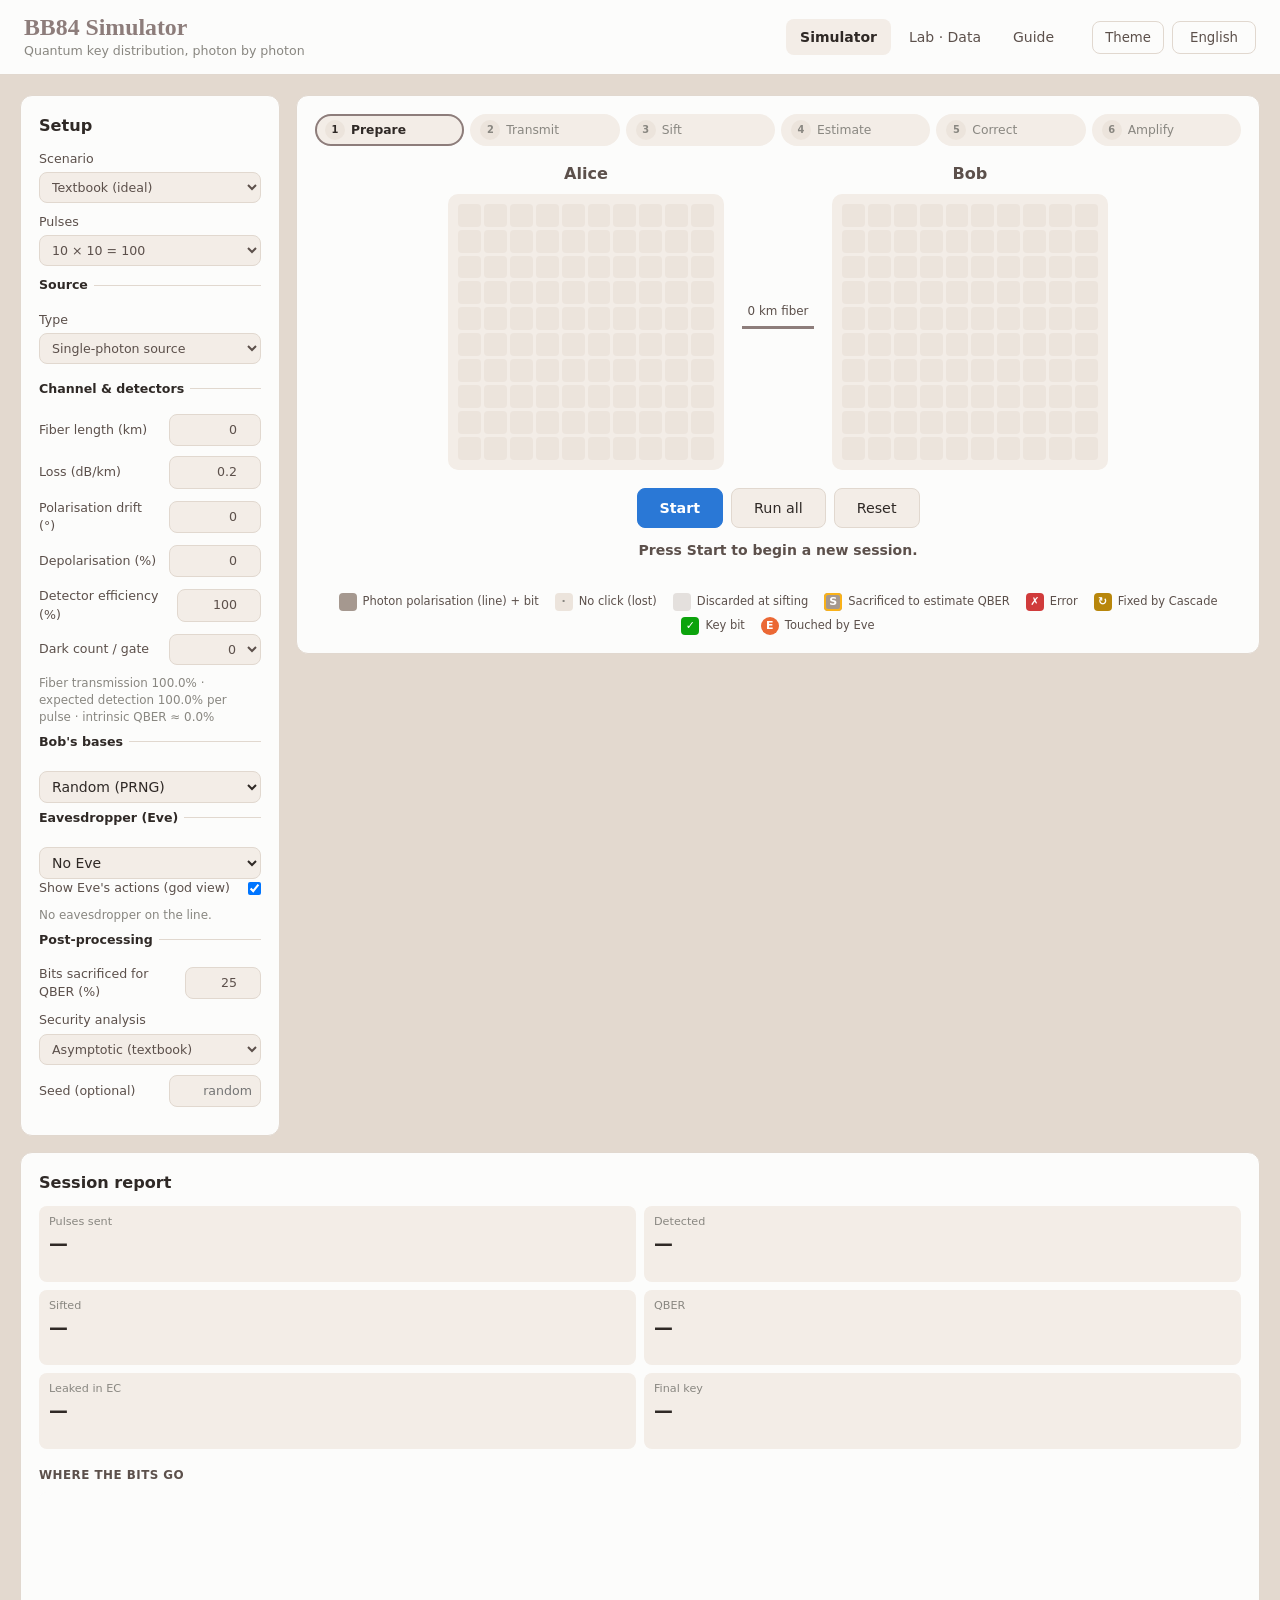
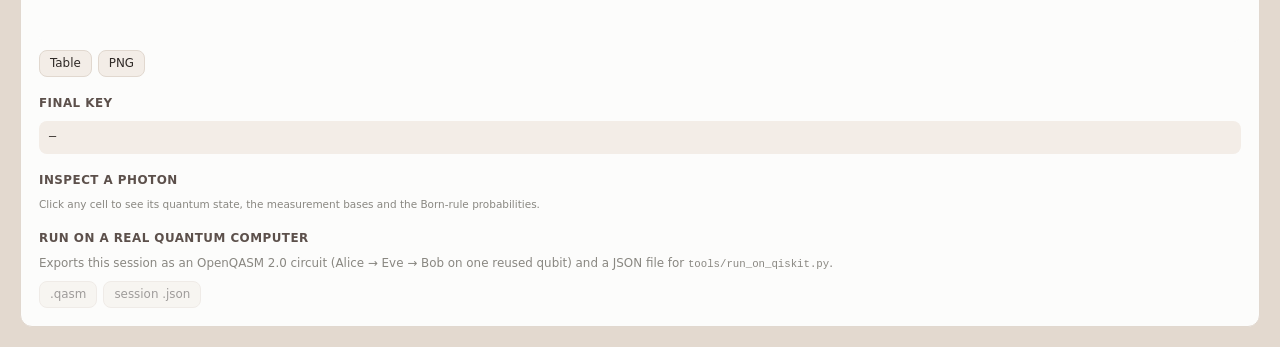
==== commit 4f397e81: "Update index.html" ====
--- a/index.html
+++ b/index.html
@@ -18,7 +18,6 @@
             <button role="tab" class="tab" aria-selected="false" data-tab="guide" data-i18n>Guide</button>
         </nav>
         <div class="top-actions">
-            <a class="ghost-btn" href="explainer.html" target="_blank" rel="noopener" data-i18n>How to explain</a>
             <button id="theme-btn" class="ghost-btn" data-i18n-title="Toggle light / dark" title="Toggle light / dark" data-i18n>Theme</button>
             <button id="lang-btn" class="ghost-btn" data-i18n-title="Switch language" title="Switch language">English</button>
         </div>
